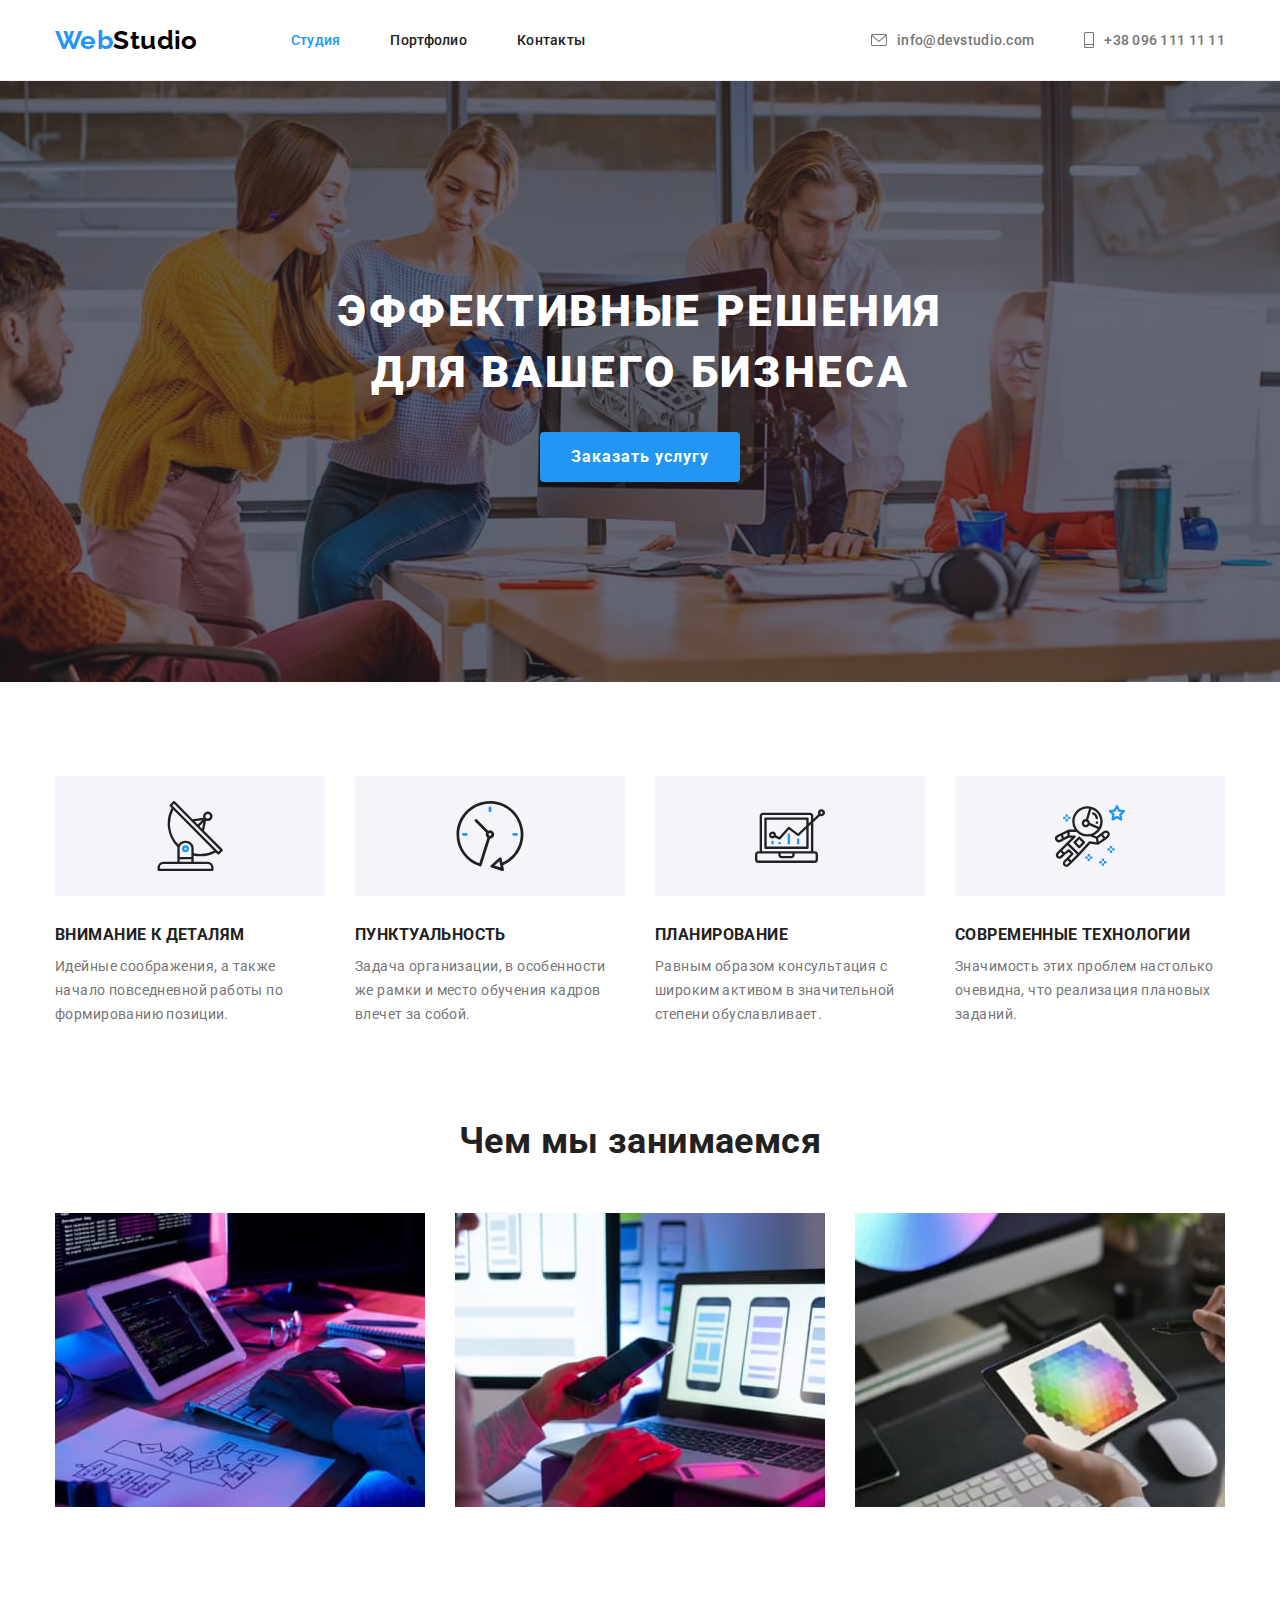
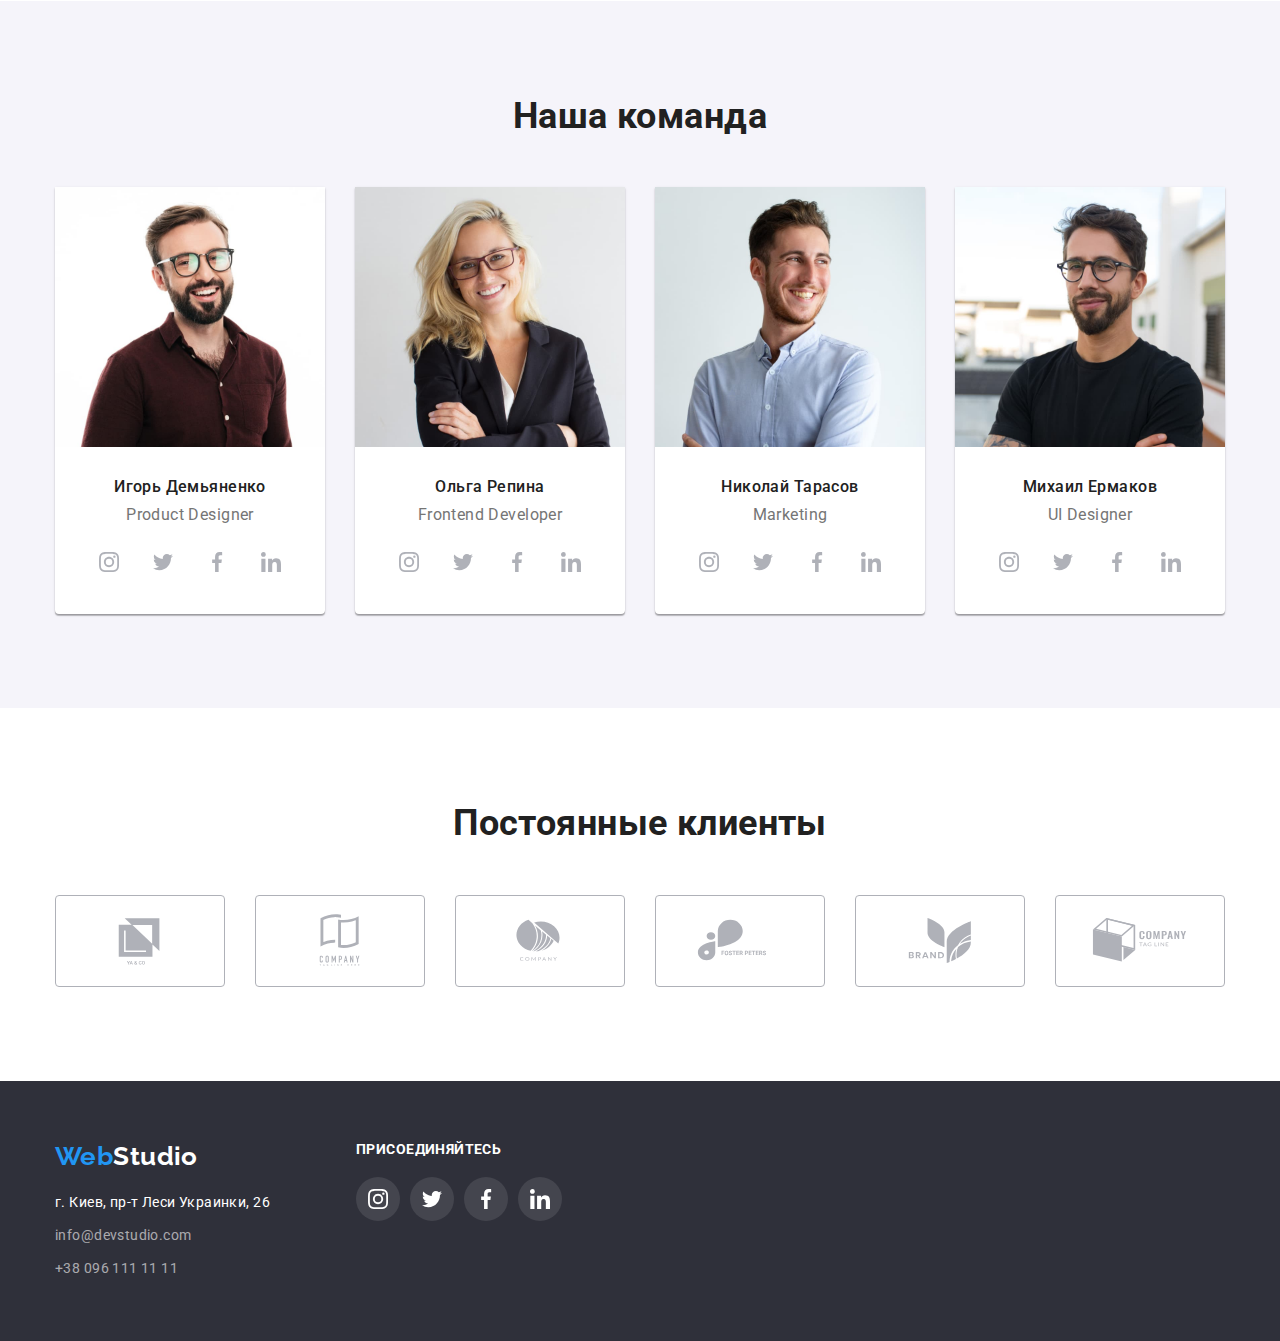
==== index.html @ 1f8aaca6 "Start HW5" ====
<!DOCTYPE html>
<html lang="ru">

<head>
  <meta charset="UTF-8">
  <meta http-equiv="X-UA-Compatible" content="IE=edge">
  <meta name="viewport" content="width=device-width, initial-scale=1.0">
  <title>Домашнее задание №4</title>
  <link rel="preconnect" href="https://fonts.googleapis.com">
  <link rel="preconnect" href="https://fonts.gstatic.com" crossorigin>
  <link href="https://fonts.googleapis.com/css2?family=Raleway:wght@700&family=Roboto:wght@400;500;700;900&display=swap"
        rel="stylesheet">
  <link rel="stylesheet" href="https://cdnjs.cloudflare.com/ajax/libs/modern-normalize/1.1.0/modern-normalize.min.css"
        integrity="sha512-wpPYUAdjBVSE4KJnH1VR1HeZfpl1ub8YT/NKx4PuQ5NmX2tKuGu6U/JRp5y+Y8XG2tV+wKQpNHVUX03MfMFn9Q=="
        crossorigin="anonymous" referrerpolicy="no-referrer" />
  <link rel="stylesheet" href="./css/styles.css">
</head>

<body>

  <header class="header">
    <!-------------ВЕРХНЯЯ ЛИНИЯ -------------------->
    <div class="container">
      <nav class="header-nav">
        <a href="" class="logo">Web<span class="logo-header">Studio</span></a>
        <ul class="site-nav">
          <li class="site-nav-item"><a href="./index.html" class="site-nav-link current">Студия</a></li>
          <li class="site-nav-item"><a href="./portfolio.html" class="site-nav-link">Портфолио</a></li>
          <li class="site-nav-item"><a href="#contacts" class="site-nav-link">Контакты</a></li>
        </ul>
      </nav>
      <!-- mail,tel -->

      <ul class="connect-header">
        <li class="connect-header-item"><a href="mailto:info@devstudio.com"
             class="connect-header-link"><svg class="envelope" width="16" height="12">
                <use href="./images/symbol-defs (2).svg#icon-envelope"></use>
              </svg>info@devstudio.com</a></li>
        <li class="connect-header-item"><a href="tel:+380961111111" class="connect-header-link"><svg class="envelope" width="10" height="16">
          <use href="./images/symbol-defs (2).svg#icon-smartphone"></use>
        </svg>+38 096 111 11 11</a>
        </li>
      </ul>

    </div>
  </header>
  <main>
    <!-------------ГЕРОЙ -------------------->

    <section class="hero">
      <div class="container">
        <h1 class="hero-title title">Эффективные решения <br>
          для вашего бизнеса
        </h1>
        <button type="button" class="hero-btn btn">Заказать услугу</button>
      </div>
    </section>
    <!-------------ОСОБЕННОСТИ -------------------->
    <section class="feature section">
      <div class="container">
        <h2 class="visually-hidden">Особенности</h2>
        <ul class="feature-list">
          <li class="feature-item"><div class="feature-icon"><svg width="70" height="70">
            <use href="./images/symbol-defs (2).svg#icon-Group"></use></svg></div>
            <h3 class="feature-title title">Внимание к деталям</h3>
            <p class="feature-text">Идейные соображения, а также начало повседневной работы по формированию позиции.</p>
          </li>
          <li class="feature-item"><div class="feature-icon"><svg width="70" height="70">
            <use href="./images/symbol-defs (2).svg#icon-clock-1"></use></svg></div>
            <h3 class="feature-title title">Пунктуальность</h3>
            <p class="feature-text">Задача организации, в особенности же рамки и место обучения кадров влечет за собой.
            </p>
          </li>
          <li class="feature-item"><div class="feature-icon"><svg width="70" height="70">
            <use href="./images/symbol-defs (2).svg#icon-diagram-1"></use></svg></div>
            <h3 class="feature-title title">Планирование</h3>
            <p class="feature-text">Равным образом консультация с широким активом в значительной степени обуславливает.
            </p>
          </li>
          <li class="feature-item"><div class="feature-icon"><svg class="antena-icon" width="70" height="70">
            <use href="./images/symbol-defs (2).svg#icon-astronaut-1"></use></svg></div>
            <h3 class="feature-title title">Современные технологии</h3>
            <p class="feature-text">Значимость этих проблем настолько очевидна, что реализация плановых заданий.</p>
          </li>
        </ul>
      </div>

    </section>
    <!-------------ЧЕМ ЗАНИМАЕМСЯ -------------------->
    <section class="service section">
      <div class="container">
        <h2 class="service-title title">Чем мы занимаемся</h2>
        <ul class="service-list">
          <li class="service-item"><img src="images/box1_.jpg" alt="верстка сайтов" width="370"></li>
          <li class="service-item"><img src="images/box2_.jpg" alt="мобильные приложения" width="370"></li>
          <li class="service-item"><img src="images/box3_.jpg" alt="дизайнерские решения" width="370"></li>
        </ul>
      </div>
    </section>
    <!-------------НАША КОМАНДА -------------------->
    <section class="team section">
      <div class="container">
        <h2 class="team-title title">Наша команда</h2>
        <ul class="team-list"> 
          <li class="team-item"><div class="team-shadow">
            <img src="images/img_1_Igor_Dem.jpg" alt="фото Игоря Демьяненко" width="270" />
            <div class="card-name"><h3 class="team-name">Игорь Демьяненко</h3>
            <p class="team-prof" lang="en">Product Designer</p>
          <!--------------------SOCIAL LINKS -------------------->
          <ul class="social-links-list">
            <li class="social-links-item"><a class="social-network" href="https://www.instagram.com/"><svg width="20" height="20"><use href="./images/symbol-defs (2).svg#icon-instagram-2"></use></svg></a></li>
            <li class="social-links-item"><a class="social-network" href="https://twitter.com/"><svg width="20" height="20"><use href="./images/symbol-defs (2).svg#icon-twitter-1"></use></svg></a></li>
            <li class="social-links-item"><a class="social-network" href="https://www.facebook.com/"><svg width="20" height="20"><use href="./images/symbol-defs (2).svg#icon-facebook-1"></use></svg></a></li>
            <li class="social-links-item"><a class="social-network" href="https://linkedin.com/"><svg width="20" height="20"><use href="./images/symbol-defs (2).svg#icon-linkedin-1"></use></svg></a></li>
          </ul>
          </div></div>
          </li>
          <li class="team-item"><div class="team-shadow">
            <img src="images/img_2_Olga_Rep.jpg" alt="фото Ольга Репина" width="270" />
            <div class="card-name"><h3 class="team-name">Ольга Репина</h3>
            <p class="team-prof" lang="en">Frontend Developer</p>
          <!---------------------- SOCIAL LINKS ----------------->
          <ul class="social-links-list">
            <li class="social-links-item"><a class="social-network" href="https://www.instagram.com/"><svg width="20" height="20">
                  <use href="./images/symbol-defs (2).svg#icon-instagram-2"></use>
                </svg></a></li>
            <li class="social-links-item"><a class="social-network" href="https://twitter.com/"><svg width="20" height="20">
                  <use href="./images/symbol-defs (2).svg#icon-twitter-1"></use>
                </svg></a></li>
            <li class="social-links-item"><a class="social-network" href="https://www.facebook.com/"><svg width="20" height="20">
                  <use href="./images/symbol-defs (2).svg#icon-facebook-1"></use>
                </svg></a></li>
            <li class="social-links-item"><a class="social-network" href="https://linkedin.com/"><svg width="20" height="20">
                  <use href="./images/symbol-defs (2).svg#icon-linkedin-1"></use>
                </svg></a></li>
          </ul>
          </div></div>
          </li>
          <li class="team-item"><div class="team-shadow">
            <img src="images/img_3_Nick_Tar.jpg" alt="фото Николай Тарасов" width="270" />
            <div class="card-name"><h3 class="team-name">Николай Тарасов</h3>
            <p class="team-prof" lang="en">Marketing</p>
          <!---------------------------- SOCIAL LINKS ------------------->
          <ul class="social-links-list">
            <li class="social-links-item"><a class="social-network" href="https://www.instagram.com/"><svg width="20" height="20">
                  <use href="./images/symbol-defs (2).svg#icon-instagram-2"></use>
                </svg></a></li>
            <li class="social-links-item"><a class="social-network" href="https://twitter.com/"><svg width="20" height="20">
                  <use href="./images/symbol-defs (2).svg#icon-twitter-1"></use>
                </svg></a></li>
            <li class="social-links-item"><a class="social-network" href="https://www.facebook.com/"><svg width="20" height="20">
                  <use href="./images/symbol-defs (2).svg#icon-facebook-1"></use>
                </svg></a></li>
            <li class="social-links-item"><a class="social-network" href="https://linkedin.com/"><svg width="20" height="20">
                  <use href="./images/symbol-defs (2).svg#icon-linkedin-1"></use>
                </svg></a></li>
          </ul>
          </div></div>
          </li>
          <li class="team-item"><div class="team-shadow">
            <img src="images/img_4_Mich_Erm.jpg" alt="фото Михаил Ермаков" width="270" />
            <div class="card-name"><h3 class="team-name">Михаил Ермаков</h3>
            <p class="team-prof" lang="en">UI Designer</p>
          <!-- -----------------------SOCIAL LINKS --------------------->
          <ul class="social-links-list">
            <li class="social-links-item"><a class="social-network" href="https://www.instagram.com/"><svg width="20" height="20">
                  <use href="./images/symbol-defs (2).svg#icon-instagram-2"></use>
                </svg></a></li>
            <li class="social-links-item"><a class="social-network" href="https://twitter.com/"><svg width="20" height="20">
                  <use href="./images/symbol-defs (2).svg#icon-twitter-1"></use>
                </svg></a></li>
            <li class="social-links-item"><a class="social-network" href="https://www.facebook.com/"><svg width="20" height="20">
                  <use href="./images/symbol-defs (2).svg#icon-facebook-1"></use>
                </svg></a></li>
            <li class="social-links-item"><a class="social-network" href="https://linkedin.com/"><svg width="20" height="20">
                  <use href="./images/symbol-defs (2).svg#icon-linkedin-1"></use>
                </svg></a></li>
          </ul>
          </div></div>
          </li>
        </ul>
      </div>
    </section>
    <!-- -------------------ПОСТОЯННЫЕ КЛИЕНТЫ-------------------- -->
    <section class="clients section">
      <div class="container">
        <h2 class="clients-title title">Постоянные клиенты</h2>
        <ul class="clients-list">
          <li class="clients-item"><a class="clients-links" href=""><svg width="106" height="60">
                  <use href="./images/symbol-defs (2).svg#icon-Logo1"></use>
                </svg></a></li>
          <li class="clients-item"><a class="clients-links" href=""><svg width="106" height="60">
                  <use href="./images/symbol-defs (2).svg#icon-Logo2"></use>
                </svg></a></li>
          <li class="clients-item"><a class="clients-links" href=""><svg width="106" height="60">
                  <use href="./images/symbol-defs (2).svg#icon-Logo3"></use>
                </svg></a></li>
          <li class="clients-item"><a class="clients-links" href=""><svg width="106" height="60">
                  <use href="./images/symbol-defs (2).svg#icon-Logo4"></use>
                </svg></a></li>
          <li class="clients-item"><a class="clients-links" href=""><svg width="106" height="60">
                  <use href="./images/symbol-defs (2).svg#icon-Logo5"></use>
                </svg></a></li>
          <li class="clients-item"><a class="clients-links" href=""><svg width="106" height="60">
                  <use href="./images/symbol-defs (2).svg#icon-Logo6"></use>
                </svg></a></li>
        </ul>
      </div>
    </section>
  </main>
  <!-------------ПОДВАЛ -------------------->
  <footer class="footer section">
    <div class="container footer-flex">
      <div class="coordinates">
           <a href="" class="logo logo-indent">Web<span class="logo-footer">Studio</span></a>
      <address class="connect-footer" id="contacts">
        <ul class="connect-footer-list">
          <li class="connect-footer-adress">г. Киев, пр-т Леси Украинки, 26</li>
          <li class="connect-footer-adress"><a class="connect-footer-mail" href="mailto:info@devstudio.com">info@devstudio.com</a></li>
          <li class="connect-footer-adress"><a class="connect-footer-mail" href="tel:+380961111111">+38 096 111 11 11</a></li>
        </ul>
      </address></div>
      <div class="subscribe"><p class="join title">Присоединяйтесь</p>
      <div class="footer-social">
          
        <ul class="social-links-list footer-social-list">
          <li class="social-links-item"><a class="social-network foot" href="https://www.instagram.com/"><svg width="20" height="20">
                <use href="./images/symbol-defs (2).svg#icon-instagram-2"></use>
              </svg></a></li>
          <li class="social-links-item"><a class="social-network foot" href="https://twitter.com/"><svg width="20" height="20">
                <use href="./images/symbol-defs (2).svg#icon-twitter-1"></use>
              </svg></a></li>
          <li class="social-links-item"><a class="social-network foot" href="https://www.facebook.com/"><svg width="20" height="20">
                <use href="./images/symbol-defs (2).svg#icon-facebook-1"></use>
              </svg></a></li>
          <li class="social-links-item"><a class="social-network foot" href="https://linkedin.com/"><svg width="20" height="20">
                <use href="./images/symbol-defs (2).svg#icon-linkedin-1"></use>
              </svg></a></li>
        </ul>
      </div>
    </div>
    </div>
  </footer>
</body>

</html>
---- css/styles.css ----
/* ----------------------RESET---------------- */
* {
  padding: 0;
  margin: 0;
  border: 0;
}
*,
*:before,
*:after {
  box-sizing: border-box;
}

nav,
footer,
header,
aside {
  display: block;
}
html,
body {
  height: 100%;
  width: 100%;
  font-size: 100%;
  line-height: 1;
  font-size: 14px;
  -ms-text-size-adjust: 100%;
  -moz-text-size-adjust: 100%;
  -webkit-text-size-adjust: 100%;
}
input,
button,
textarea {
  font-family: inherit;
}
input::-ms-clear {
  display: none;
}
button {
  cursor: pointer;
}
button::-moz-focus-inner {
  padding: 0;
  border: 0;
}
a,
a:visited,
a:hover {
  text-decoration: none;
}
ul,
li {
  list-style: none;
}
img {
  vertical-align: top;
}

.visually-hidden {
  position: absolute;
  width: 1px;
  height: 1px;
  margin: -1px;
  padding: 0;
  overflow: hidden;
  border: 0;
  clip: rect(0 0 0 0);
}
/* ----------------------------RESET END---------------- */

:root {
  --text-prime-color: #757575;
  --text-title-color: #212121;
  --text-white-color: #ffffff;
  --accent-color: #2196f3;
  --bg-prime-color: #ffffff;
  --bg-second-color: #f5f4fa;
  --bg-hero-footer: #2f303a;
  --social-netw-color: #afb1b8;
}

/*----------------- general styles--------------- */
body {
  color: var(--text-color);
  font-family: 'Roboto', sans-serif;
  font-size: 14px;
  background-color: var(--bg-color);
  letter-spacing: 0.03em;
}

.title {
  text-transform: uppercase;
  color: var(--text-title-color);
  font-weight: 700;
}
.btn {
  font-family: inherit;
  cursor: pointer;
  padding: 0;
  margin: 0;
  border: 0;
  border-radius: 0;
}
.logo {
  color: var(--accent-color);
  font-family: 'Raleway', sans-serif;
  font-size: 26px;
  font-weight: 700;
  line-height: 1.17;
  text-decoration: none;
}

/*----------------------- STYLE RESET-----------------*/
h1,
h2,
h3,
h4,
h5,
h6,
p {
  margin-top: 0px;
  margin-bottom: 0px;
}
ul {
  margin-top: 0px;
  margin-bottom: 0px;
  padding-left: 0px;
}
img {
  display: block;
  max-width: 100%;
  height: auto;
}
.container {
  width: 1200px;
  padding-left: 15px;
  padding-right: 15px;
  margin: 0px auto;
}
.section {
  padding-top: 94px;
  padding-bottom: 94px;
}

/* ----------------------Header style----------------------- */
.header {
  /* padding: 0; */
  border-bottom: 1px solid #ececec;
}
.logo-header {
  margin-right: 93px;
  color: #000000;
}
.site-nav {
  letter-spacing: 0.02em;
  display: flex;
  align-items: center;
}
.header-nav {
  display: flex;
  align-items: center;
}
.header .container {
  display: flex;
  align-items: center;
}

/*-------------------------- Navigation-------------- */
.site-nav-link {
  display: block;
  color: var(--text-title-color);
  font-weight: 500;
  line-height: 1.17;
  text-decoration: none;
  padding-top: 32px;
  padding-bottom: 32px;
}

.site-nav-item:not(:last-child) {
  margin-right: 50px;
}

.site-nav-link:hover,
.site-nav-link:focus,
.site-nav-link:active {
  color: var(--accent-color);
}
.site-nav-link.current {
  color: var(--accent-color);
}
.envelope {
  display: inline-block;
  align-items: center;
  margin-right: 10px;
  fill: var(--text-prime-color);
}

.connect-header {
  display: flex;
  align-items: center;
  margin-left: auto;
}
.connect-header-link {
  display: inline-flex;
  align-items: center;

  list-style: none;
  letter-spacing: 0.02em;
  font-weight: 500;
  line-height: 1.17;

  color: var(--text-prime-color);
  text-decoration: none;
  padding-top: 32px;
  padding-bottom: 32px;
}
.connect-header-link:hover .envelope,
.connect-header-link:focus .envelope,
.connect-header-link:hover,
.connect-header-link:focus {
  color: var(--accent-color);
  fill: var(--accent-color);
}
.connect-header-item:not(:last-child) {
  margin-right: 50px;
}
/*--------------------------------- Hero style--------------------- */
.hero {
  padding: 200px 0;
  text-align: center;

  margin-left: auto;
  margin-right: auto;
  max-width: 1600px;
  min-height: 600px;

  background-image: linear-gradient(
      rgba(47, 48, 58, 0.4),
      rgba(47, 48, 58, 0.4)
    ),
    url('../images/BG_Hero.jpg');
  background-color: var(--bg-hero-footer);
  background-repeat: no-repeat;
  background-position: center;
  background-size: cover;
}

.hero-title {
  margin-bottom: 30px;
  color: var(--text-white-color);
  font-weight: 900;
  font-size: 44px;
  letter-spacing: 0.06em;
  line-height: 1.37;
}
.hero-btn {
  width: 200px;
  padding-top: 10px;
  padding-bottom: 10px;
  box-shadow: 0px 4px 4px rgba(0, 0, 0, 0.15);
  border-radius: 4px;
  color: var(--text-white-color);
  background-color: var(--accent-color);
  font-size: 16px;
  font-weight: 700;
  line-height: 1.88;
  letter-spacing: 0.06em;
}

.hero-btn:hover,
.hero-btn:focus {
  background-color: #188ce8;
}
/* ---------------------------feature style-------------------- */
.feature-title {
  margin-bottom: 10px;
  line-height: 1.14;
}
.feature-list {
  display: flex;
  line-height: 1.71;
}
.feature-item {
  width: 270px;
}
.feature-item:not(:last-child) {
  margin-right: 30px;
}

.feature-text {
  color: var(--text-prime-color);
}
.feature-icon {
  display: flex;
  justify-content: center;
  margin-left: auto;
  margin-right: auto;
  margin-bottom: 30px;
  padding-top: 25px;
  padding-bottom: 25px;

  background-color: var(--bg-second-color);
}
/* ------------------------services provided style------------------ */
.service {
  padding-top: 0;
}

.service-title {
  margin-bottom: 50px;
  font-size: 36px;
  line-height: 1.17;
  text-align: center;
  text-transform: none;
}
.service-list {
  display: flex;
}
.service-item:not(:last-child) {
  margin-right: 30px;
}
/*------------------------------- team style-------------------------- */
.team {
  background-color: var(--bg-second-color);
}
.team-title {
  margin-bottom: 50px;
  font-size: 36px;
  line-height: 1.17;
  text-align: center;
  text-transform: none;
}
.team-list {
  display: flex;
  flex-wrap: wrap;
  line-height: 1.17;
}
.team-item:not(:last-child) {
  margin-right: 30px;
}
.card-name {
  padding-top: 30px;
  padding-bottom: 30px;
}
.team-name {
  font-weight: 500;
  font-size: 16px;
  color: var(--text-title-color);
  text-align: center;
  margin-bottom: 10px;
  line-height: 1.19;
}
.team-prof {
  font-size: 16px;
  color: var(--text-prime-color);
  text-align: center;
}
.team-shadow {
  background-color: var(--text-white-color);
  box-shadow: 0px 1px 3px rgba(0, 0, 0, 0.12), 0px 1px 1px rgba(0, 0, 0, 0.14),
    0px 2px 1px rgba(0, 0, 0, 0.2);
  border-radius: 0px 0px 4px 4px;
}
.team-shadow:hover,
.team-shadow:focus {
  box-shadow: 0px 4px 4px rgba(0, 0, 0, 0.25), 0px 1px 1px rgba(0, 0, 0, 0.14),
    0px 2px 1px rgba(0, 0, 0, 0.2);
}
/* ------------------------SOCIAL LINKS STYLES-------------------- */

.social-links-list {
  display: flex;
  justify-content: center;
  margin-top: 16px;
}
.social-links-item:not(:last-child) {
  margin-right: 10px;
}

.social-network {
  display: flex;
  align-items: center;
  width: 44px;
  height: 44px;
  justify-content: center;
  fill: var(--social-netw-color);
  background-color: var(--bg-prime-color);
  border-radius: 50%;
}
.social-network:hover,
.social-network:focus {
  background-color: var(--accent-color);
  fill: var(--text-white-color);
}
/* -----------------------------clients---------------------- */
.clients-title {
  font-size: 36px;
  line-height: 1.17;
  text-align: center;
  text-transform: none;
  margin-bottom: 50px;
}
.clients-list {
  display: flex;
  flex-wrap: wrap;
  margin-left: -30px;
}
.clients-item {
  flex-basis: calc(100% / 6 - 30px);
  margin-left: 30px;
}
.clients-links {
  display: flex;
  align-items: center;
  width: 170px;
  height: 92px;
  justify-content: center;
  fill: var(--social-netw-color);
  background-color: var(--bg-prime-color);
  border: 1px solid #afb1b8;
  border-radius: 4px;
}
.clients-links:hover,
.clients-links:focus {
  border-color: var(--accent-color);
  fill: var(--accent-color);
}

/* --------------------PORTFOLIO ORIGINAL STYLES---------------------- */
.filter-list {
  display: flex;
  justify-content: center;
  margin-bottom: 34px;
  text-align: center;
}
.filter-item:not(:last-child) {
  margin-right: 8px;
}
.filter-btn {
  padding-top: 6px;
  padding-bottom: 6px;
  padding-left: 22px;
  padding-right: 22px;

  font-weight: 500;
  font-size: 16px;
  line-height: 1.6;
  color: var(--text-title-color);
  border-radius: 4px;
}
.filter-btn:hover,
.filter-btn:focus {
  background-color: var(--accent-color);
  color: var(--text-white-color);
  box-shadow: 0px 3px 1px rgba(0, 0, 0, 0.1), 0px 1px 2px rgba(0, 0, 0, 0.08),
    0px 2px 2px rgba(0, 0, 0, 0.12);
  border-radius: 4px;
}
.projekt {
  display: flex;
  flex-wrap: wrap;
  margin-top: -30px;
  margin-left: -30px;
}
.projekt-item {
  flex-basis: calc(100% / 3 - 30px);
  margin-top: 30px;
  margin-left: 30px;
}
.projekt-link {
  display: block;
}
.projekt-link:hover,
.projekt-link:focus {
  box-shadow: 0px 1px 1px rgba(0, 0, 0, 0.12), 0px 4px 4px rgba(0, 0, 0, 0.06),
    1px 4px 6px rgba(0, 0, 0, 0.16);
}

.projekt-titles {
  margin-bottom: 4px;
  font-weight: 700;
  font-size: 18px;
  line-height: 2;
  letter-spacing: 0.06em;
  color: var(--text-title-color);
}
.projekt-text {
  font-size: 16px;
  line-height: 1.88;
  color: var(--text-prime-color);
}
.sign {
  padding-top: 20px;
  padding-bottom: 20px;
  padding-left: 24px;
  padding-right: 24px;
  border: 1px solid #eeeeee;
  border-top: none;
}

/*----------------------------- footer style------------------- */
.footer {
  background-color: var(--bg-hero-footer);
  padding-top: 60px;
  padding-bottom: 60px;
}
.logo-indent {
  display: block;
  margin-right: 0;
  margin-bottom: 20px;
}
.logo-footer {
  color: var(--text-white-color);
}
.connect-footer {
  line-height: 1.71;
  font-style: normal;
}

.connect-footer-adress:not(:last-child) {
  color: var(--text-white-color);
  margin-bottom: 9px;
}
.connect-footer-mail {
  color: rgba(255, 255, 255, 0.6);
}
.connect-footer-mail:hover,
.connect-footer-mail:focus {
  color: var(--accent-color);
}
/* ------------------------FOOTER SOCIAL LINKS-------------------- */
.footer-flex {
  display: flex;
}
.coordinates {
  width: 231px;
}
.subscribe {
  margin-left: 70px;
}
.footer-social-list {
  margin-top: 0;
}
.footer-social {
  display: flex;
  justify-content: center;
  align-items: center;
  height: ;
}
.join {
  display: block;
  color: var(--text-white-color);

  margin-bottom: 20px;

  line-height: 1.17;
}

.foot {
  fill: var(--text-white-color);
  background-color: rgba(255, 255, 255, 0.1);
}
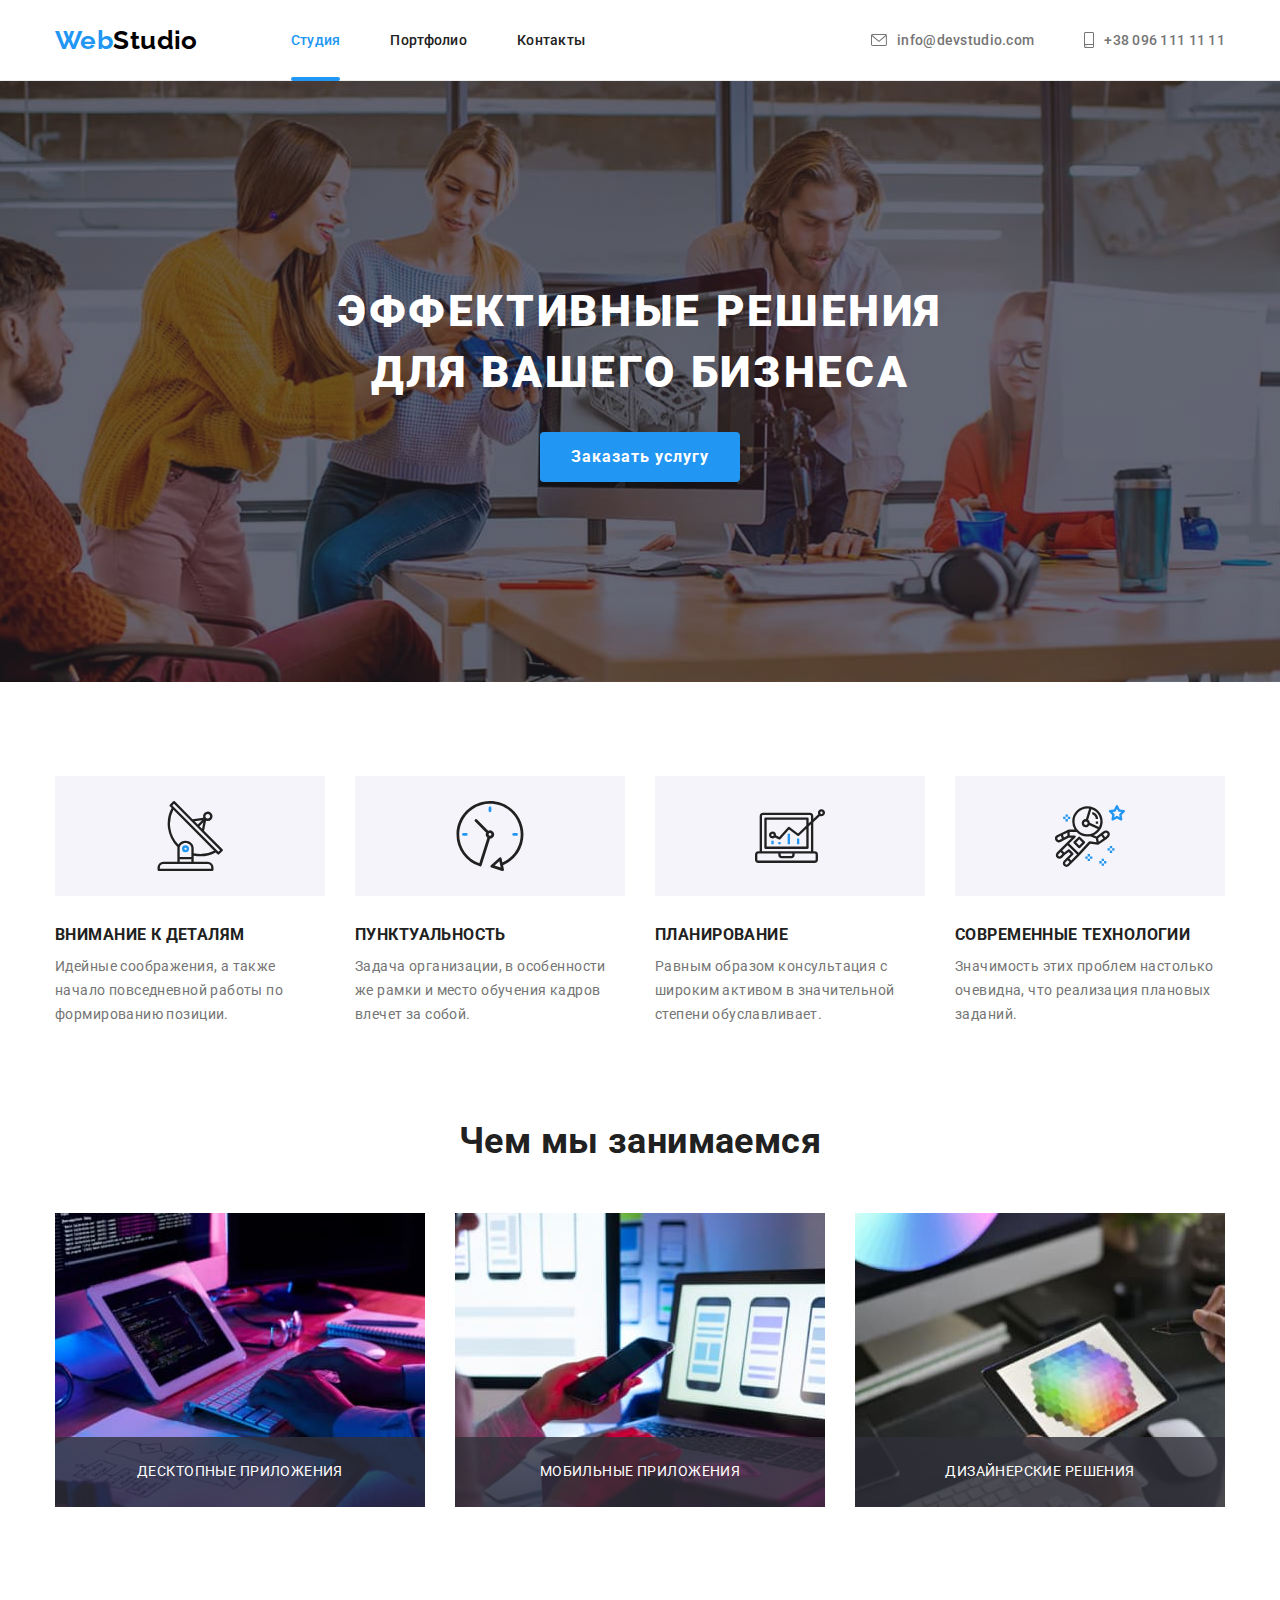
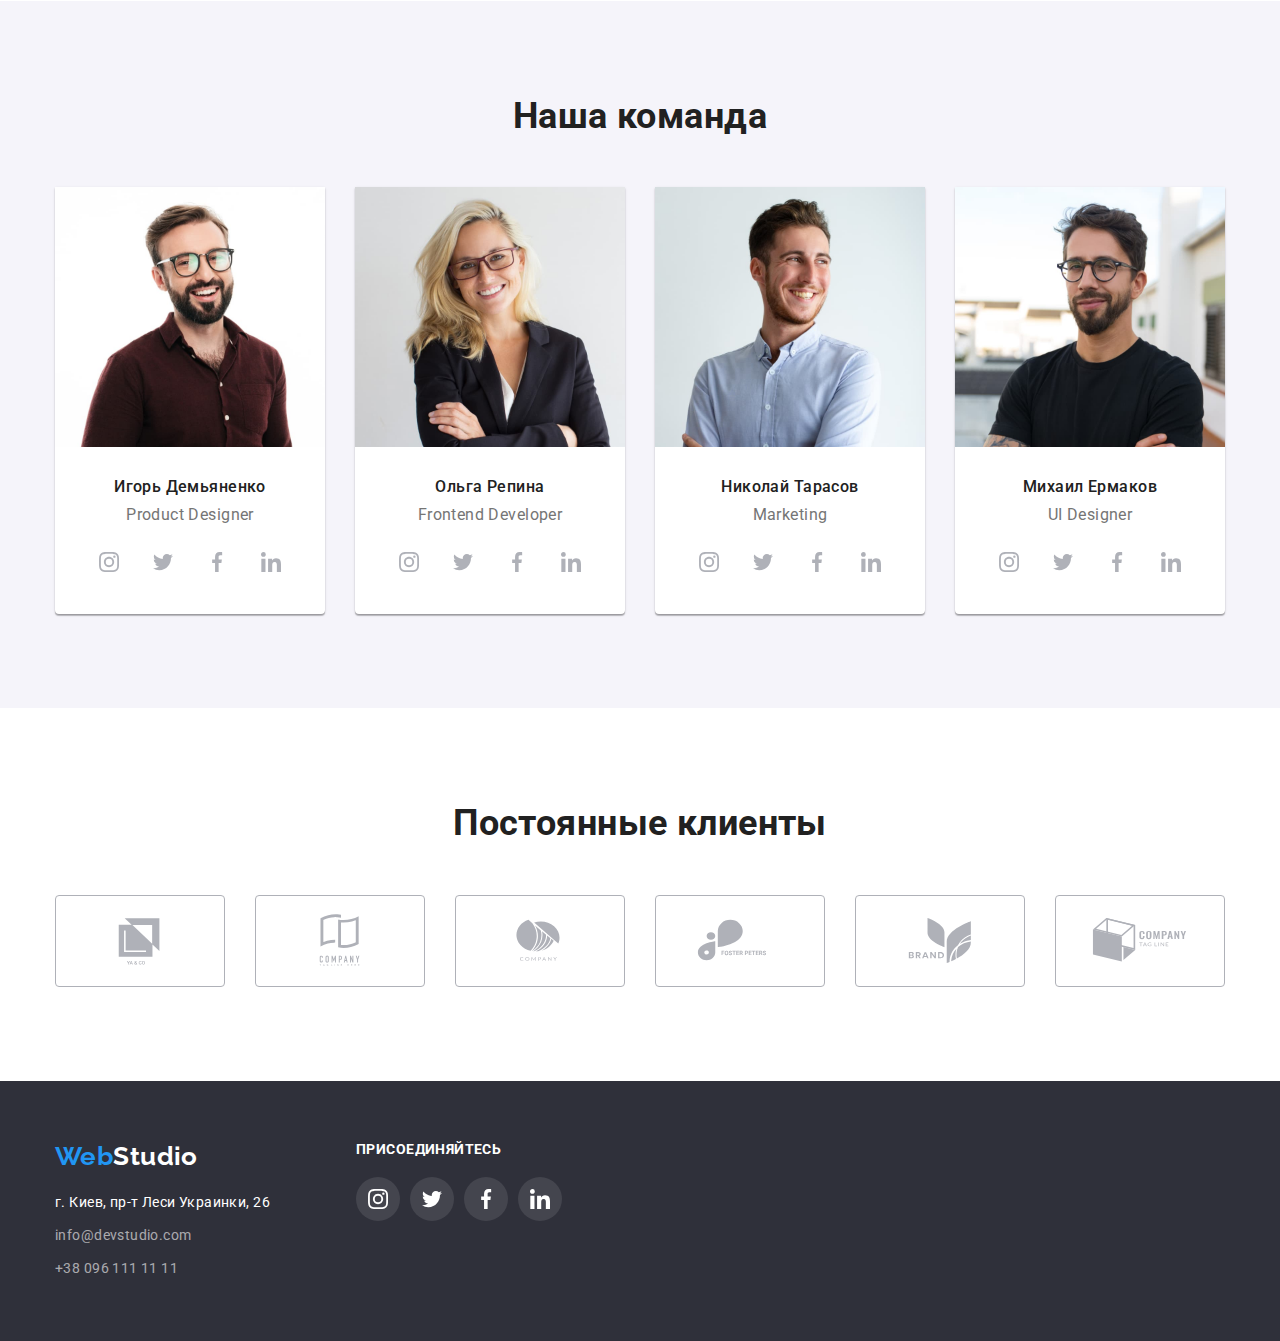
==== commit 6c16ceee: "add animation" ====
--- a/index.html
+++ b/index.html
@@ -5,7 +5,7 @@
   <meta charset="UTF-8">
   <meta http-equiv="X-UA-Compatible" content="IE=edge">
   <meta name="viewport" content="width=device-width, initial-scale=1.0">
-  <title>Домашнее задание №4</title>
+  <title>Домашнее задание №5 Студия</title>
   <link rel="preconnect" href="https://fonts.googleapis.com">
   <link rel="preconnect" href="https://fonts.gstatic.com" crossorigin>
   <link href="https://fonts.googleapis.com/css2?family=Raleway:wght@700&family=Roboto:wght@400;500;700;900&display=swap"
@@ -91,9 +91,9 @@
       <div class="container">
         <h2 class="service-title title">Чем мы занимаемся</h2>
         <ul class="service-list">
-          <li class="service-item"><img src="images/box1_.jpg" alt="верстка сайтов" width="370"></li>
-          <li class="service-item"><img src="images/box2_.jpg" alt="мобильные приложения" width="370"></li>
-          <li class="service-item"><img src="images/box3_.jpg" alt="дизайнерские решения" width="370"></li>
+          <li class="service-item"><img src="images/box1_.jpg" alt="верстка сайтов" width="370"><p class="service-overlay">Десктопные приложения</p></li>
+          <li class="service-item"><img src="images/box2_.jpg" alt="мобильные приложения" width="370"><p class="service-overlay">Мобильные приложения</p></li>
+          <li class="service-item"><img src="images/box3_.jpg" alt="дизайнерские решения" width="370"><p class="service-overlay">Дизайнерские решения</p></li>
         </ul>
       </div>
     </section>
--- a/css/styles.css
+++ b/css/styles.css
@@ -166,6 +166,8 @@
 
 /*-------------------------- Navigation-------------- */
 .site-nav-link {
+  position: relative;
+
   display: block;
   color: var(--text-title-color);
   font-weight: 500;
@@ -173,6 +175,8 @@
   text-decoration: none;
   padding-top: 32px;
   padding-bottom: 32px;
+
+  transition: color 250ms cubic-bezier(0.4, 0, 0.2, 1);
 }
 
 .site-nav-item:not(:last-child) {
@@ -187,11 +191,33 @@
 .site-nav-link.current {
   color: var(--accent-color);
 }
+.site-nav-link::after {
+  content: '';
+
+  position: absolute;
+  left: 0;
+  bottom: -1px;
+
+  display: block;
+  width: 0%;
+  height: 4px;
+  background: var(--accent-color);
+  border-radius: 2px;
+
+  opacity: 0;
+}
+.site-nav-link.current::after {
+  opacity: 1;
+  width: 100%;
+}
+
 .envelope {
   display: inline-block;
   align-items: center;
   margin-right: 10px;
   fill: var(--text-prime-color);
+
+  transition: fill 250ms cubic-bezier(0.4, 0, 0.2, 1);
 }
 
 .connect-header {
@@ -212,6 +238,8 @@
   text-decoration: none;
   padding-top: 32px;
   padding-bottom: 32px;
+
+  transition: color 250ms cubic-bezier(0.4, 0, 0.2, 1);
 }
 .connect-header-link:hover .envelope,
 .connect-header-link:focus .envelope,
@@ -264,6 +292,8 @@
   font-weight: 700;
   line-height: 1.88;
   letter-spacing: 0.06em;
+
+  transition: background-color 250ms cubic-bezier(0.4, 0, 0.2, 1);
 }
 
 .hero-btn:hover,
@@ -317,6 +347,25 @@
 }
 .service-item:not(:last-child) {
   margin-right: 30px;
+}
+.service-item {
+  position: relative;
+}
+.service-overlay {
+  display: flex;
+  position: absolute;
+  bottom: 0;
+
+  width: 100%;
+  height: 70px;
+
+  font-weight: 700px;
+  line-height: 1.14;
+  justify-content: center;
+  align-items: center;
+  text-transform: uppercase;
+  color: var(--text-white-color);
+  background-color: rgba(47, 48, 58, 0.8);
 }
 /*------------------------------- team style-------------------------- */
 .team {
@@ -359,6 +408,8 @@
   box-shadow: 0px 1px 3px rgba(0, 0, 0, 0.12), 0px 1px 1px rgba(0, 0, 0, 0.14),
     0px 2px 1px rgba(0, 0, 0, 0.2);
   border-radius: 0px 0px 4px 4px;
+
+  transition: box-shadow 250ms cubic-bezier(0.4, 0, 0.2, 1);
 }
 .team-shadow:hover,
 .team-shadow:focus {
@@ -385,6 +436,9 @@
   fill: var(--social-netw-color);
   background-color: var(--bg-prime-color);
   border-radius: 50%;
+
+  transition: background-color 250ms cubic-bezier(0.4, 0, 0.2, 1),
+    fill 250ms cubic-bezier(0.4, 0, 0.2, 1);
 }
 .social-network:hover,
 .social-network:focus {
@@ -418,6 +472,9 @@
   background-color: var(--bg-prime-color);
   border: 1px solid #afb1b8;
   border-radius: 4px;
+
+  transition: border-color 250ms cubic-bezier(0.4, 0, 0.2, 1),
+    fill 250ms cubic-bezier(0.4, 0, 0.2, 1);
 }
 .clients-links:hover,
 .clients-links:focus {
@@ -446,6 +503,11 @@
   line-height: 1.6;
   color: var(--text-title-color);
   border-radius: 4px;
+
+  transition: background-color 250ms cubic-bezier(0.4, 0, 0.2, 1),
+    color 250ms cubic-bezier(0.4, 0, 0.2, 1),
+    box-shadow 250ms cubic-bezier(0.4, 0, 0.2, 1),
+    border-radius 250ms cubic-bezier(0.4, 0, 0.2, 1);
 }
 .filter-btn:hover,
 .filter-btn:focus {
@@ -468,6 +530,8 @@
 }
 .projekt-link {
   display: block;
+
+  transition: box-shadow 250ms cubic-bezier(0.4, 0, 0.2, 1);
 }
 .projekt-link:hover,
 .projekt-link:focus {
@@ -522,6 +586,8 @@
 }
 .connect-footer-mail {
   color: rgba(255, 255, 255, 0.6);
+
+  transition: color 250ms cubic-bezier(0.4, 0, 0.2, 1);
 }
 .connect-footer-mail:hover,
 .connect-footer-mail:focus {
